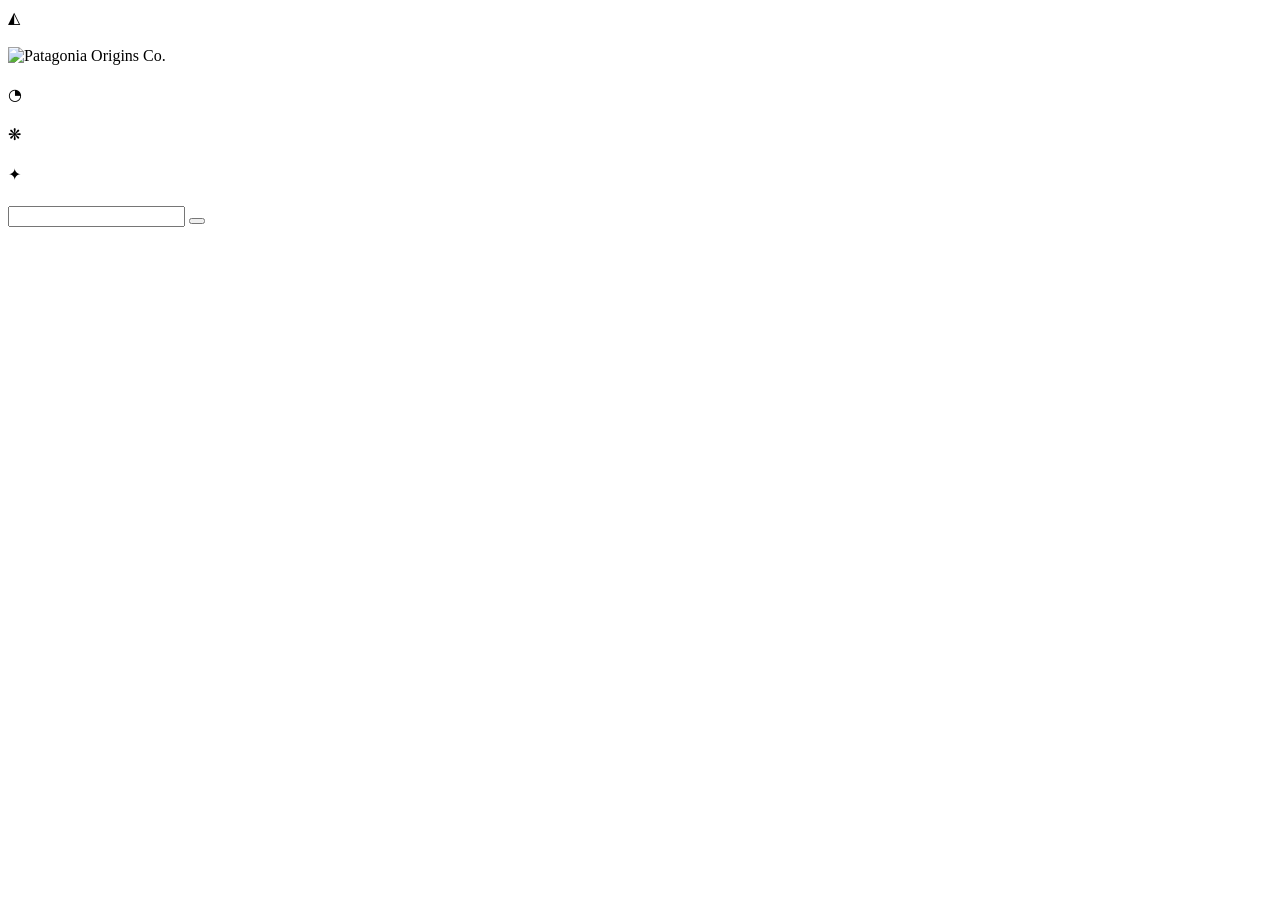
==== index.html @ f80786ec "Add files via upload" ====
<!DOCTYPE html>
<html lang="es">
<head>
  <meta charset="UTF-8">
  <meta name="viewport" content="width=device-width, initial-scale=1.0">
  <title>Patagonia Origins Co. — Curaduría patagónica auténtica</title>
  <link rel="stylesheet" href="css/styles.css">
</head>
<body>
  <header class="site-header" data-chrome="header"></header>

  <!-- Aviso: paleta/tipografía provisorias -->
  <div class="brand-note">
    <div class="container">
      <span>◭</span>
      <span data-i18n-html="_brandnote"></span>
    </div>
  </div>

  <!-- HERO -->
  <section class="hero">
    <div class="container hero-inner">
      <div class="hero-copy">
        <p class="eyebrow" data-i18n="home.hero.eyebrow"></p>
        <h1 data-i18n="home.hero.title"></h1>
        <p data-i18n="home.hero.body"></p>
        <div class="hero-cta">
          <a class="btn btn--light" href="catalogo.html" data-i18n="home.hero.cta"></a>
          <a class="btn btn--ghost" href="nosotros.html" style="color:var(--bone);border-color:rgba(255,255,255,.6)" data-i18n="home.hero.cta2"></a>
        </div>
      </div>
      <div class="hero-logo">
        <img src="img/logo-full-light.png" alt="Patagonia Origins Co.">
      </div>
    </div>
  </section>

  <!-- COLECCIONES CURADAS -->
  <section class="section">
    <div class="container">
      <div class="section-head">
        <p class="eyebrow" data-i18n="nav.shop"></p>
        <h2 id="coll-lead"></h2>
      </div>
      <div class="collections" id="collections"></div>
    </div>
  </section>

  <!-- TRIPLE IMPACTO -->
  <section class="section impact">
    <div class="container">
      <div class="section-head">
        <p class="eyebrow" data-i18n="home.impact.eyebrow"></p>
        <h2 data-i18n="home.impact.title"></h2>
        <p class="muted" data-i18n="home.impact.body"></p>
      </div>
      <div class="impact-cols">
        <div class="impact-card">
          <div class="ico">◔</div>
          <h4 data-i18n="home.impact.eco.t"></h4>
          <p data-i18n="home.impact.eco.b"></p>
        </div>
        <div class="impact-card">
          <div class="ico">❋</div>
          <h4 data-i18n="home.impact.soc.t"></h4>
          <p data-i18n="home.impact.soc.b"></p>
        </div>
        <div class="impact-card">
          <div class="ico">✦</div>
          <h4 data-i18n="home.impact.env.t"></h4>
          <p data-i18n="home.impact.env.b"></p>
        </div>
      </div>
    </div>
  </section>

  <!-- NEWSLETTER -->
  <section class="section news">
    <div class="container">
      <h2 data-i18n="home.news.title"></h2>
      <p data-i18n="home.news.body"></p>
      <form class="news-form" onsubmit="return subscribeNews(event)">
        <input type="email" required data-i18n-ph="home.news.ph" aria-label="Email">
        <button class="btn btn--light" type="submit" data-i18n="home.news.cta"></button>
      </form>
      <div class="news-ok" id="news-ok"></div>
    </div>
  </section>

  <footer class="site-footer" data-chrome="footer"></footer>

  <script src="js/data.js"></script>
  <script src="js/app.js"></script>
  <script>
    // Aviso de marca provisoria (bilingüe, inyectado por data-i18n-html)
    T["_brandnote"] = {
      es: "<b>Identidad de marca aplicada</b> — logo, paleta oficial y tipografía Glacial Indifference. Sólo las fotos de producto son de muestra (en el sitio final se usan fotos propias).",
      en: "<b>Brand identity applied</b> — logo, official palette and Glacial Indifference type. Only the product photos are placeholders (the final site uses your own)."
    };

    function subscribeNews(e) {
      e.preventDefault();
      document.getElementById("news-ok").textContent = t("home.news.ok");
      e.target.reset();
      return false;
    }

    window.renderPage = function () {
      // Lead de colecciones
      document.getElementById("coll-lead").textContent =
        State.lang === "es" ? "Tres formas de empezar a mirar" : "Three ways to start looking";

      // Render de colecciones curadas
      const wrap = document.getElementById("collections");
      wrap.innerHTML = COLLECTIONS.map(col => {
        const items = PRODUCTS.filter(p => p.collections.includes(col.id)).slice(0, 4);
        return `
          <div class="collection">
            <div class="collection-head">
              <div>
                <h3>${tf(col.title)}</h3>
                <p>${tf(col.subtitle)}</p>
              </div>
              <a class="collection-see" href="catalogo.html?collection=${col.id}">
                ${State.lang === "es" ? "Ver todo →" : "See all →"}
              </a>
            </div>
            <div class="product-grid">
              ${items.map(productCardHTML).join("")}
            </div>
          </div>`;
      }).join("");
    };
  </script>
</body>
</html>
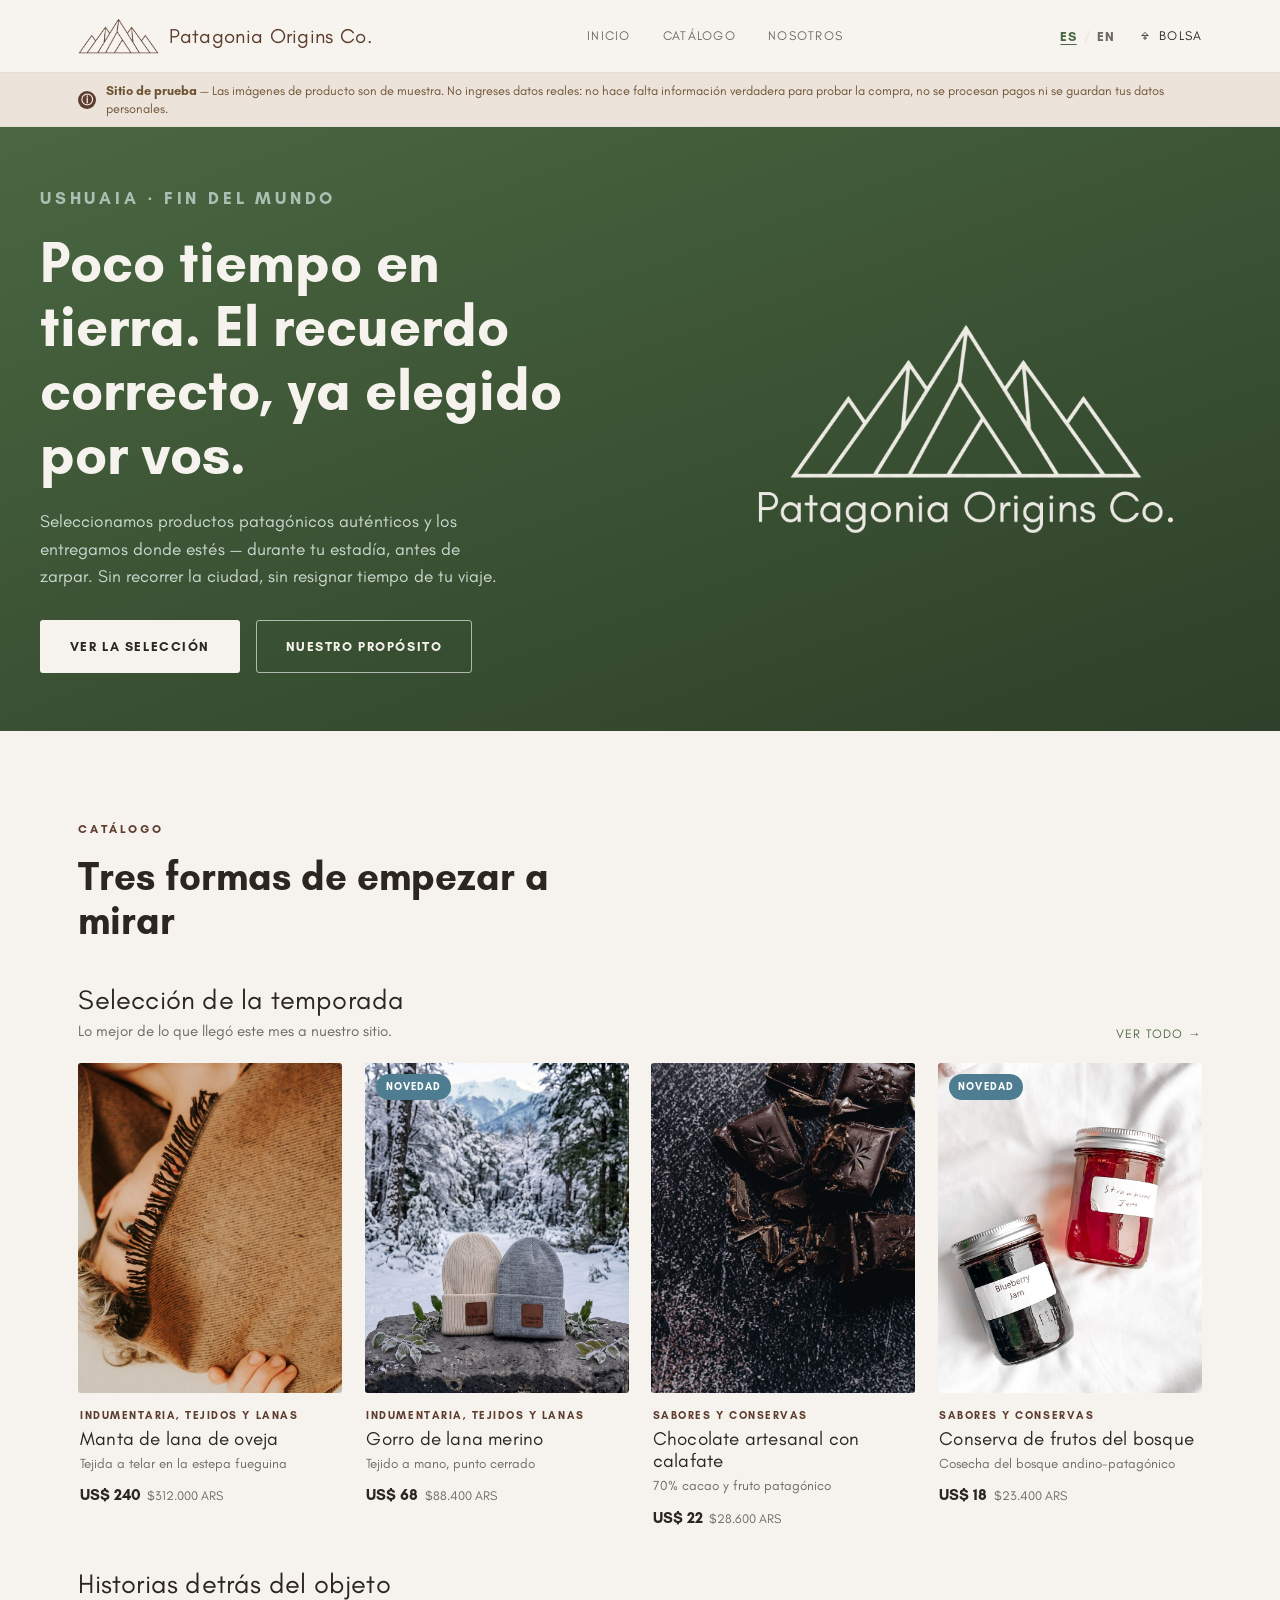
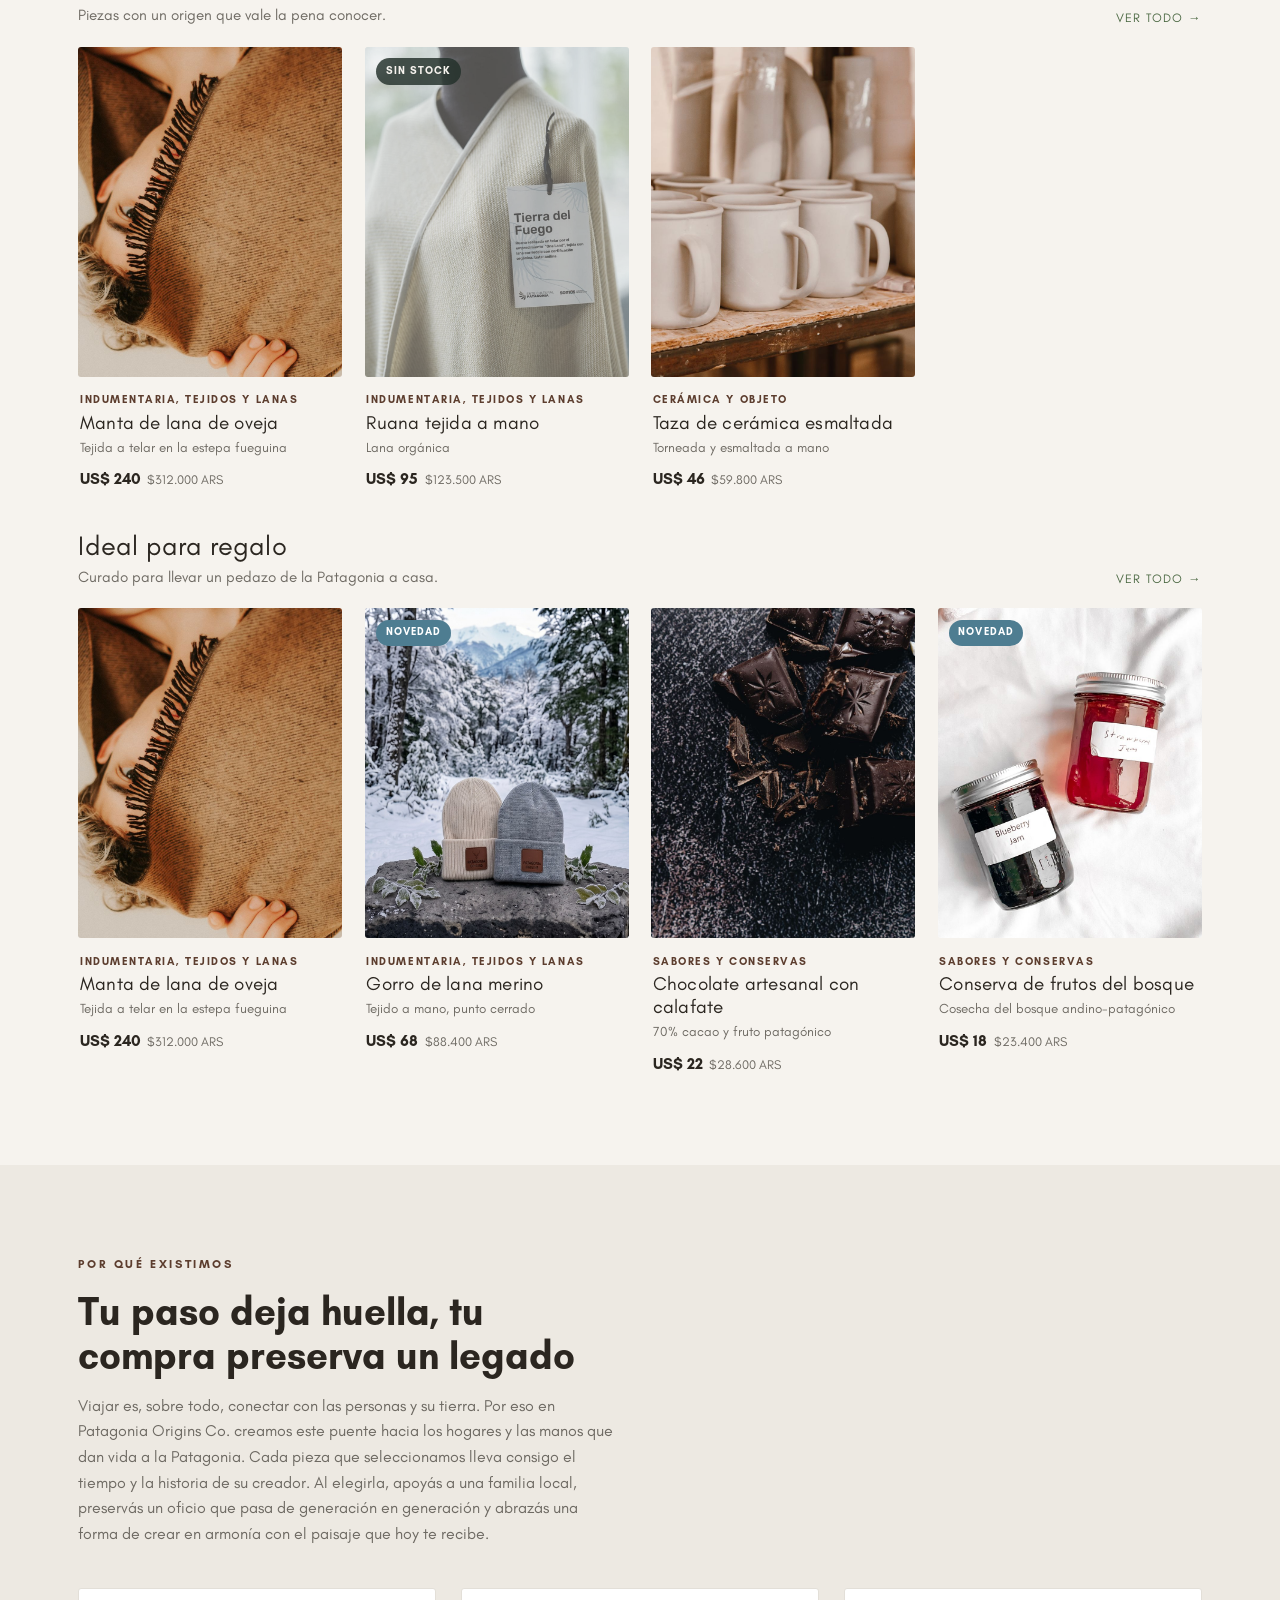
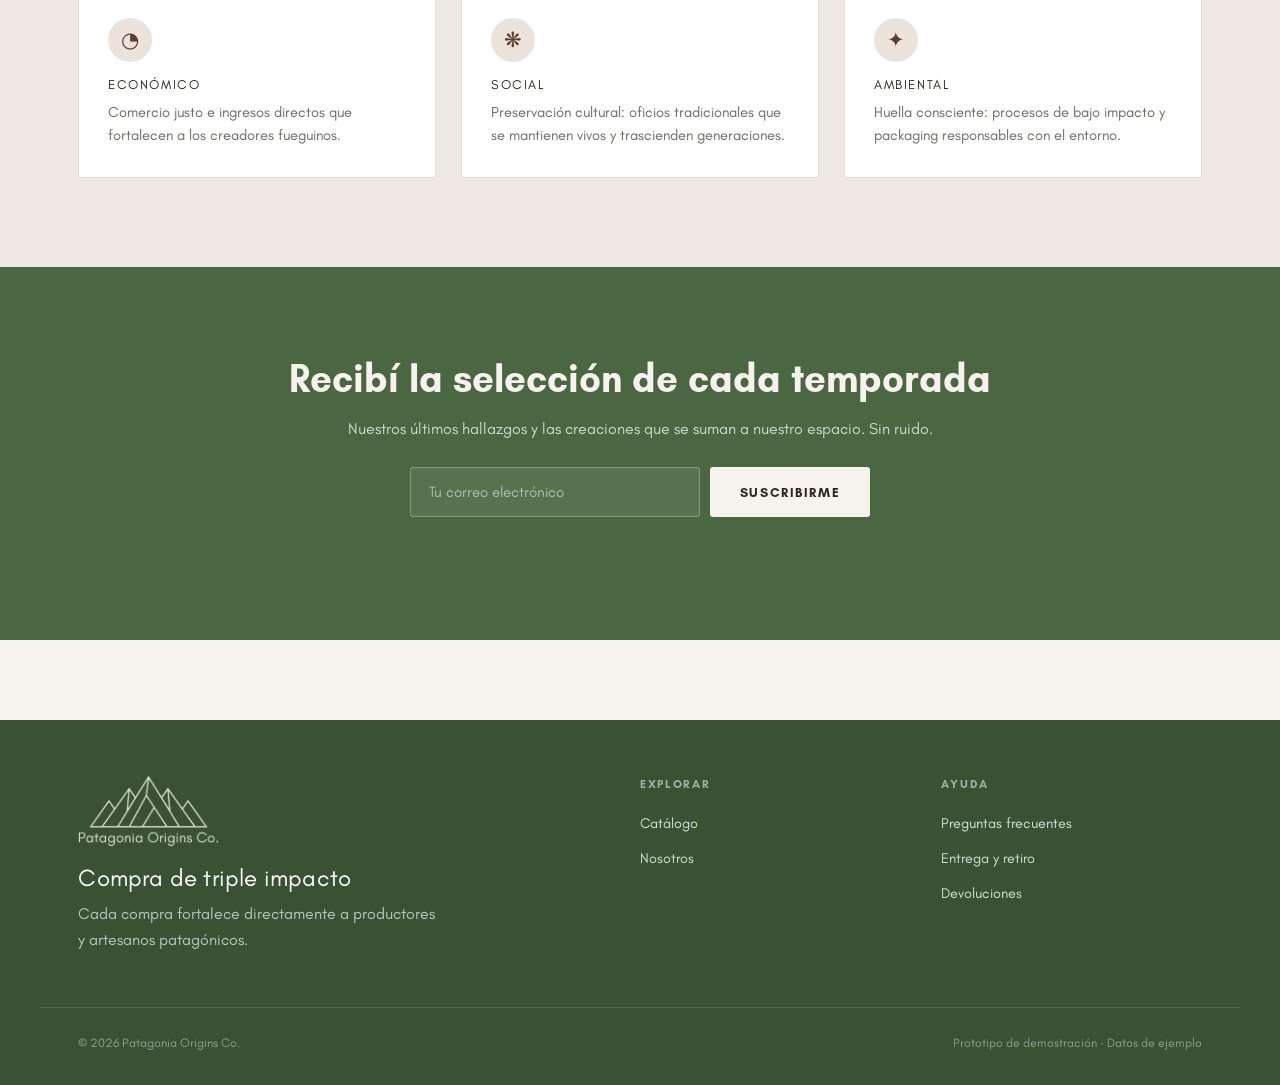
==== commit 4d8f0627: "Add files via upload" ====
--- a/index.html
+++ b/index.html
@@ -8,14 +8,6 @@
 </head>
 <body>
   <header class="site-header" data-chrome="header"></header>
-
-  <!-- Aviso: paleta/tipografía provisorias -->
-  <div class="brand-note">
-    <div class="container">
-      <span>◭</span>
-      <span data-i18n-html="_brandnote"></span>
-    </div>
-  </div>
 
   <!-- HERO -->
   <section class="hero">
@@ -92,12 +84,6 @@
   <script src="js/data.js"></script>
   <script src="js/app.js"></script>
   <script>
-    // Aviso de marca provisoria (bilingüe, inyectado por data-i18n-html)
-    T["_brandnote"] = {
-      es: "<b>Identidad de marca aplicada</b> — logo, paleta oficial y tipografía Glacial Indifference. Sólo las fotos de producto son de muestra (en el sitio final se usan fotos propias).",
-      en: "<b>Brand identity applied</b> — logo, official palette and Glacial Indifference type. Only the product photos are placeholders (the final site uses your own)."
-    };
-
     function subscribeNews(e) {
       e.preventDefault();
       document.getElementById("news-ok").textContent = t("home.news.ok");
--- a/css/styles.css
+++ b/css/styles.css
@@ -0,0 +1,392 @@
+/* ============================================================
+   Patagonia Origins Co. — Estilos
+   PALETA DE MARCA (oficial):
+     Tierra Patagónica #5C3D2E · Bosque Austral #4A6741
+     Piedra Glaciar   #A8A39D · Hielo Azul     #6B9BAD
+   TIPOGRAFÍA DE MARCA (oficial): Glacial Indifference.
+     Jerarquía por peso — Bold en títulos, Regular en cuerpo.
+   ============================================================ */
+
+@font-face {
+  font-family: "Glacial Indifference";
+  src: url("[data-uri]") format("opentype");
+  font-weight: 400; font-style: normal; font-display: swap;
+}
+@font-face {
+  font-family: "Glacial Indifference";
+  src: url("[data-uri]") format("opentype");
+  font-weight: 700; font-style: normal; font-display: swap;
+}
+@font-face {
+  font-family: "Glacial Indifference";
+  src: url("[data-uri]") format("opentype");
+  font-weight: 400; font-style: italic; font-display: swap;
+}
+
+:root {
+  /* --- Colores de marca --- */
+  --earth:       #5C3D2E;   /* Tierra Patagónica — marrón cálido */
+  --green:       #4A6741;   /* Bosque Austral — verde primario */
+  --stone:       #A8A39D;   /* Piedra Glaciar — gris neutro */
+  --glacier:     #6B9BAD;   /* Hielo Azul — acento frío */
+
+  /* --- Derivados / neutros de apoyo --- */
+  --bone:        #F6F3EE;   /* fondo cálido */
+  --bone-2:      #EDE9E2;   /* fondo alterno */
+  --ink:         #2B2620;   /* texto principal (marrón muy oscuro) */
+  --ink-soft:    #6E6A63;   /* texto secundario */
+  --line:        #E3DFD8;   /* bordes suaves */
+  --green-deep:  #3A5133;   /* verde oscuro (footer, heros) */
+  --glacier-2:   #E6EEF1;   /* tinte claro de hielo azul */
+  --glacier-deep:#4E7D91;   /* hielo azul con texto blanco encima */
+  --earth-soft:  #ECE3DB;   /* tinte tierra claro */
+  --white:       #FFFFFF;
+  --danger:      #9A4A3B;
+
+  /* Fuente única de marca: Glacial Indifference (jerarquía por peso). */
+  --serif: "Glacial Indifference", "Century Gothic", "Futura", -apple-system, "Segoe UI", sans-serif;
+  --sans:  "Glacial Indifference", -apple-system, BlinkMacSystemFont, "Segoe UI", Roboto, Helvetica, Arial, sans-serif;
+
+  --maxw: 1200px;
+  --radius: 3px;
+  --shadow: 0 1px 2px rgba(43,38,32,0.05), 0 8px 24px rgba(43,38,32,0.06);
+  --shadow-lg: 0 20px 50px rgba(43,38,32,0.14);
+}
+
+* { box-sizing: border-box; }
+
+html { scroll-behavior: smooth; }
+body {
+  margin: 0;
+  font-family: var(--sans);
+  color: var(--ink);
+  background: var(--bone);
+  font-size: 16px;
+  line-height: 1.6;
+  -webkit-font-smoothing: antialiased;
+}
+
+h1,h2,h3,h4 { font-family: var(--serif); font-weight: 400; line-height: 1.14; margin: 0 0 .4em; letter-spacing: .2px; }
+h1, h2 { font-weight: 700; letter-spacing: 0; }
+h1 { font-size: clamp(2.1rem, 4.4vw, 3.6rem); }
+h2 { font-size: clamp(1.6rem, 3vw, 2.5rem); }
+h3 { font-size: 1.35rem; }
+p { margin: 0 0 1rem; }
+a { color: inherit; text-decoration: none; }
+img { max-width: 100%; display: block; }
+
+.container { width: 100%; max-width: var(--maxw); margin: 0 auto; padding: 0 clamp(1.1rem, 4vw, 2.4rem); }
+.eyebrow { font-family: var(--sans); font-size: .74rem; letter-spacing: .22em; text-transform: uppercase; color: var(--earth); font-weight: 600; margin: 0 0 1rem; }
+.muted { color: var(--ink-soft); }
+.center { text-align: center; }
+section { position: relative; }
+
+/* -------- Botones -------- */
+.btn {
+  display: inline-flex; align-items: center; justify-content: center; gap: .5rem;
+  font-family: var(--sans); font-size: .82rem; font-weight: 600;
+  letter-spacing: .12em; text-transform: uppercase;
+  padding: .95rem 1.8rem; border-radius: var(--radius);
+  border: 1px solid transparent; cursor: pointer; transition: all .18s ease;
+  background: var(--green); color: var(--bone);
+}
+.btn:hover { background: var(--green-deep); }
+.btn--ghost { background: transparent; color: var(--ink); border-color: var(--ink); }
+.btn--ghost:hover { background: var(--ink); color: var(--bone); }
+.btn--light { background: var(--bone); color: var(--ink); }
+.btn--light:hover { background: var(--white); }
+.btn--block { width: 100%; }
+.btn:disabled { opacity: .45; cursor: not-allowed; }
+
+.link-underline { border-bottom: 1px solid currentColor; padding-bottom: 2px; font-weight: 500; }
+
+/* -------- Header -------- */
+.site-header {
+  position: sticky; top: 0; z-index: 50;
+  background: rgba(247,244,239,0.88); backdrop-filter: blur(10px);
+  border-bottom: 1px solid var(--line);
+}
+.nav { display: flex; align-items: center; justify-content: space-between; height: 72px; gap: 2rem; }
+.brand { display: flex; align-items: center; gap: .6rem; }
+.brand-logo { height: 36px; width: auto; display: block; }
+.brand-name { font-family: var(--serif); font-size: 1.28rem; letter-spacing: .3px; color: var(--earth); font-weight: 400; }
+.nav-links { display: flex; gap: 2rem; }
+.nav-links a { font-size: .8rem; letter-spacing: .1em; text-transform: uppercase; color: var(--ink-soft); transition: color .15s; }
+.nav-links a:hover { color: var(--ink); }
+.nav-right { display: flex; align-items: center; gap: 1.4rem; }
+.lang { display: flex; align-items: center; gap: .3rem; font-size: .78rem; }
+.lang button { background: none; border: none; cursor: pointer; color: var(--ink-soft); font-weight: 600; letter-spacing: .05em; padding: 2px; font-family: var(--sans); }
+.lang button.is-active { color: var(--green); text-decoration: underline; text-underline-offset: 3px; }
+.lang-sep { color: var(--line); }
+.bag { position: relative; display: inline-flex; align-items: center; gap: .4rem; font-size: .8rem; letter-spacing: .08em; text-transform: uppercase; }
+.bag-badge { display: none; align-items: center; justify-content: center; min-width: 18px; height: 18px; padding: 0 5px; border-radius: 999px; background: var(--earth); color: var(--white); font-size: .68rem; font-weight: 700; }
+
+/* -------- Footer -------- */
+.site-footer { background: var(--green-deep); color: #D8E0DA; margin-top: 5rem; padding: 3.4rem 0 2rem; }
+.footer-grid { display: grid; grid-template-columns: 2fr 1fr 1fr; gap: 2.5rem; padding-bottom: 2.4rem; border-bottom: 1px solid rgba(255,255,255,.12); }
+.footer-logo { height: 72px; width: auto; margin-bottom: 1.1rem; opacity: .96; }
+.footer-impact h4 { color: var(--white); font-size: 1.5rem; }
+.footer-impact p { color: #B8C6BD; max-width: 40ch; }
+.site-footer h5 { font-family: var(--sans); text-transform: uppercase; letter-spacing: .14em; font-size: .74rem; color: #9FB0A5; margin: 0 0 1rem; font-weight: 700; }
+.site-footer ul { list-style: none; margin: 0; padding: 0; display: grid; gap: .6rem; }
+.site-footer a { color: #D8E0DA; font-size: .9rem; }
+.site-footer a:hover { color: var(--white); }
+.footer-bottom { display: flex; justify-content: space-between; padding-top: 1.6rem; font-size: .78rem; color: #8FA096; gap: 1rem; flex-wrap: wrap; }
+
+/* -------- Home Hero -------- */
+.hero { position: relative; overflow: hidden; background: linear-gradient(160deg, #4A6741 0%, #3A5133 55%, #2E4029 100%); color: var(--bone); }
+.hero-inner { display: grid; grid-template-columns: 1.05fr .95fr; gap: 3rem; align-items: center; padding: clamp(2.4rem, 5vw, 3.6rem) 0; }
+.hero .eyebrow { color: #A9C0B4; }
+.hero h1 { color: var(--bone); max-width: 15ch; }
+.hero p { color: #CBD8CF; font-size: 1.08rem; max-width: 46ch; }
+.hero-cta { display: flex; gap: 1rem; flex-wrap: wrap; margin-top: 1.8rem; }
+.hero-logo { display: flex; align-items: center; justify-content: center; }
+.hero-logo img { width: 100%; max-width: 420px; height: auto; }
+
+/* -------- Secciones genéricas -------- */
+.section { padding: clamp(3.5rem, 7vw, 6rem) 0; }
+.section-head { max-width: 60ch; margin-bottom: 2.6rem; }
+.section-head.center { margin-left: auto; margin-right: auto; }
+
+/* -------- Colecciones (home) -------- */
+.collections { display: grid; gap: 2.4rem; }
+.collection-head { display: flex; align-items: end; justify-content: space-between; gap: 1rem; margin-bottom: 1.2rem; }
+.collection-head h3 { font-size: 1.7rem; margin: 0; }
+.collection-head p { margin: .25rem 0 0; color: var(--ink-soft); font-size: .95rem; }
+.collection-see { font-size: .78rem; letter-spacing: .1em; text-transform: uppercase; color: var(--green); white-space: nowrap; }
+
+/* -------- Grilla de productos -------- */
+.product-grid { display: grid; grid-template-columns: repeat(4, 1fr); gap: 1.6rem 1.4rem; }
+.product-grid.cols-3 { grid-template-columns: repeat(3, 1fr); }
+.pcard { display: flex; flex-direction: column; }
+.pcard-media { position: relative; aspect-ratio: 4/5; overflow: hidden; border-radius: var(--radius); background: var(--bone-2); }
+.pcard-media img { width: 100%; height: 100%; object-fit: cover; transition: transform .6s ease; }
+.pcard:hover .pcard-media img { transform: scale(1.04); }
+.pcard-badges { position: absolute; top: .7rem; left: .7rem; display: flex; flex-direction: column; gap: .4rem; z-index: 2; }
+.badge { font-size: .66rem; letter-spacing: .1em; text-transform: uppercase; font-weight: 700; padding: .3rem .6rem; border-radius: 999px; background: var(--bone); color: var(--ink); }
+.badge--new { background: var(--glacier-deep); color: var(--white); }
+.badge--sold { background: rgba(35,48,42,.82); color: var(--bone); }
+.badge--last { background: var(--earth); color: var(--white); }
+.pcard-media.is-sold img { filter: grayscale(.55) opacity(.72); }
+.pcard-body { padding: .9rem .1rem 0; }
+.pcard-cat { font-size: .68rem; letter-spacing: .14em; text-transform: uppercase; color: var(--earth); font-weight: 600; }
+.pcard-name { font-family: var(--serif); font-size: 1.18rem; margin: .2rem 0 .15rem; line-height: 1.2; }
+.pcard-tag { font-size: .84rem; color: var(--ink-soft); margin: 0 0 .5rem; }
+.pcard-price { font-size: .98rem; font-weight: 600; }
+.pcard-price .ars { color: var(--ink-soft); font-weight: 400; font-size: .8rem; margin-left: .4rem; }
+
+/* -------- Impacto (home) -------- */
+.impact { background: var(--bone-2); }
+.impact-cols { display: grid; grid-template-columns: repeat(3, 1fr); gap: 1.6rem; margin-top: 2.4rem; }
+.impact-card { background: var(--white); border: 1px solid var(--line); border-radius: var(--radius); padding: 1.8rem; }
+.impact-card .ico { width: 44px; height: 44px; border-radius: 50%; display: grid; place-items: center; background: var(--earth-soft); color: var(--earth); font-size: 1.3rem; margin-bottom: 1rem; }
+.impact-card h4 { font-family: var(--sans); font-size: .82rem; letter-spacing: .12em; text-transform: uppercase; margin: 0 0 .5rem; }
+.impact-card p { font-size: .92rem; color: var(--ink-soft); margin: 0; }
+
+/* -------- Newsletter -------- */
+.news { background: var(--green); color: var(--bone); text-align: center; }
+.news h2 { color: var(--bone); }
+.news p { color: #CBD8CF; }
+.news-form { display: flex; gap: .6rem; max-width: 460px; margin: 1.6rem auto 0; }
+.news-form input { flex: 1; padding: .95rem 1.1rem; border-radius: var(--radius); border: 1px solid rgba(255,255,255,.28); background: rgba(255,255,255,.08); color: var(--bone); font-family: var(--sans); font-size: .95rem; }
+.news-form input::placeholder { color: #A9C0B4; }
+.news-ok { margin-top: 1rem; color: #BFE0CE; font-size: .9rem; min-height: 1.2em; }
+
+/* -------- PLP -------- */
+.plp-head { padding: 2.6rem 0 1.4rem; }
+.plp-layout { display: grid; grid-template-columns: 240px 1fr; gap: 2.4rem; align-items: start; padding-bottom: 4rem; }
+.filters { position: sticky; top: 92px; border: 1px solid var(--line); border-radius: var(--radius); padding: 1.4rem; background: var(--white); }
+.filters h3 { font-family: var(--sans); font-size: .78rem; letter-spacing: .14em; text-transform: uppercase; margin: 0 0 1.2rem; }
+.filter-group { margin-bottom: 1.5rem; }
+.filter-group > label { font-size: .74rem; letter-spacing: .1em; text-transform: uppercase; color: var(--ink-soft); font-weight: 600; display: block; margin-bottom: .6rem; }
+.filter-opts { display: grid; gap: .45rem; }
+.filter-opts label { display: flex; align-items: center; gap: .5rem; font-size: .92rem; cursor: pointer; }
+.filters select, .plp-toolbar select { width: 100%; padding: .6rem .7rem; border: 1px solid var(--line); border-radius: var(--radius); background: var(--bone); font-family: var(--sans); font-size: .9rem; color: var(--ink); }
+.plp-toolbar { display: flex; align-items: center; justify-content: space-between; gap: 1rem; margin-bottom: 1.6rem; flex-wrap: wrap; }
+.plp-toolbar .count { font-size: .88rem; color: var(--ink-soft); }
+.plp-toolbar .sort { display: flex; align-items: center; gap: .6rem; }
+.plp-toolbar .sort label { font-size: .74rem; letter-spacing: .1em; text-transform: uppercase; color: var(--ink-soft); }
+.plp-toolbar .sort select { width: auto; min-width: 200px; }
+.plp-empty { text-align: center; padding: 4rem 1rem; color: var(--ink-soft); }
+.pagination { display: flex; justify-content: center; gap: .4rem; margin-top: 3rem; }
+.pagination button { min-width: 40px; height: 40px; border: 1px solid var(--line); background: var(--white); border-radius: var(--radius); cursor: pointer; font-family: var(--sans); font-size: .9rem; color: var(--ink); }
+.pagination button.is-active { background: var(--green); color: var(--bone); border-color: var(--green); }
+.pagination button:disabled { opacity: .4; cursor: not-allowed; }
+
+/* -------- PDP -------- */
+.pdp { padding: 2.4rem 0 2rem; }
+.breadcrumb { font-size: .78rem; color: var(--ink-soft); margin-bottom: 1.6rem; letter-spacing: .04em; }
+.breadcrumb a:hover { color: var(--ink); }
+.pdp-grid { display: grid; grid-template-columns: 1.1fr 1fr; gap: 3rem; align-items: start; }
+.gallery { display: grid; gap: .8rem; position: sticky; top: 92px; }
+.gallery-main { aspect-ratio: 4/5; border-radius: var(--radius); overflow: hidden; background: var(--bone-2); cursor: zoom-in; position: relative; }
+.gallery-main img { width: 100%; height: 100%; object-fit: cover; transition: transform .3s ease; }
+.gallery-main.zoomed img { transform: scale(1.9); cursor: zoom-out; }
+.gallery-zoom-hint { position: absolute; right: .8rem; bottom: .8rem; background: rgba(247,244,239,.9); font-size: .7rem; letter-spacing: .08em; text-transform: uppercase; padding: .35rem .7rem; border-radius: 999px; color: var(--ink); }
+.gallery-thumbs { display: flex; gap: .6rem; }
+.gallery-thumbs button { flex: 1; aspect-ratio: 1; border-radius: var(--radius); overflow: hidden; border: 1px solid var(--line); background: none; padding: 0; cursor: pointer; }
+.gallery-thumbs button.is-active { border-color: var(--green); }
+.gallery-thumbs img { width: 100%; height: 100%; object-fit: cover; }
+
+.pdp-info .pcard-cat { font-size: .72rem; }
+.pdp-info h1 { font-size: clamp(1.9rem, 3.2vw, 2.6rem); margin: .3rem 0 .3rem; }
+.pdp-tagline { color: var(--ink-soft); font-size: 1.05rem; margin-bottom: 1rem; }
+.pdp-price { font-size: 1.5rem; font-weight: 600; margin-bottom: .4rem; }
+.pdp-price .ars { font-size: .9rem; color: var(--ink-soft); font-weight: 400; margin-left: .6rem; }
+.pdp-origin { font-size: .9rem; color: var(--ink-soft); border-left: 2px solid var(--earth); padding-left: .8rem; margin: 1rem 0 1.4rem; }
+.pdp-origin b { color: var(--ink); font-weight: 600; }
+.stock-line { display: inline-flex; align-items: center; gap: .5rem; font-size: .86rem; margin-bottom: 1.4rem; }
+.stock-dot { width: 8px; height: 8px; border-radius: 50%; background: var(--green); }
+.stock-dot.low { background: var(--earth); }
+.stock-dot.out { background: var(--danger); }
+
+.buybox { border: 1px solid var(--line); border-radius: var(--radius); padding: 1.4rem; background: var(--white); }
+.field { margin-bottom: 1.1rem; }
+.field > label { display: block; font-size: .74rem; letter-spacing: .1em; text-transform: uppercase; color: var(--ink-soft); font-weight: 600; margin-bottom: .5rem; }
+.variant-opts { display: flex; flex-wrap: wrap; gap: .5rem; }
+.variant-opts button { border: 1px solid var(--line); background: var(--bone); border-radius: var(--radius); padding: .5rem .9rem; font-size: .86rem; cursor: pointer; font-family: var(--sans); color: var(--ink); }
+.variant-opts button.is-active { border-color: var(--green); background: var(--green); color: var(--bone); }
+.variant-opts button:disabled { opacity: .4; cursor: not-allowed; text-decoration: line-through; }
+.buy-row { display: flex; gap: .8rem; align-items: stretch; }
+.qty { display: inline-flex; align-items: center; border: 1px solid var(--line); border-radius: var(--radius); overflow: hidden; }
+.qty button { width: 42px; border: none; background: var(--bone); cursor: pointer; font-size: 1.1rem; color: var(--ink); }
+.qty input { width: 46px; text-align: center; border: none; font-family: var(--sans); font-size: 1rem; background: var(--white); color: var(--ink); }
+.buy-row .btn { flex: 1; }
+.add-ok { margin-top: .8rem; color: var(--green); font-size: .88rem; min-height: 1.1em; font-weight: 600; }
+
+.trust-box { margin-top: 1.2rem; border: 1px solid var(--line); border-radius: var(--radius); padding: 1.2rem; background: var(--glacier-2); }
+.trust-item { display: flex; gap: .7rem; align-items: flex-start; font-size: .9rem; margin-bottom: .7rem; }
+.trust-item:last-child { margin-bottom: 0; }
+.trust-item .tico { color: var(--green); font-size: 1rem; line-height: 1.4; }
+
+.pdp-blocks { margin-top: 3.4rem; display: grid; gap: 2.6rem; max-width: 760px; }
+.pdp-block h2 { font-size: 1.6rem; }
+.pdp-block p { color: var(--ink-soft); }
+.pack-callout { background: var(--earth-soft); border-radius: var(--radius); padding: 1.6rem; }
+.pack-callout h2 { color: var(--ink); }
+
+.reviews-list { display: grid; gap: 1.2rem; }
+.review { border: 1px solid var(--line); border-radius: var(--radius); padding: 1.2rem; background: var(--white); }
+.review-top { display: flex; align-items: center; gap: .7rem; margin-bottom: .5rem; flex-wrap: wrap; }
+.review-author { font-weight: 600; font-size: .92rem; }
+.verified-chip { font-size: .68rem; letter-spacing: .06em; text-transform: uppercase; color: var(--green); background: var(--glacier-2); padding: .2rem .5rem; border-radius: 999px; font-weight: 700; }
+.stars { color: var(--earth); letter-spacing: 1px; }
+
+.ask-box { background: var(--bone-2); border-radius: var(--radius); padding: 1.6rem; }
+.ask-box textarea { width: 100%; min-height: 90px; border: 1px solid var(--line); border-radius: var(--radius); padding: .8rem; font-family: var(--sans); font-size: .95rem; resize: vertical; background: var(--white); color: var(--ink); margin-bottom: .8rem; }
+.ask-ok { margin-top: .8rem; color: var(--green); font-size: .88rem; min-height: 1em; }
+
+/* -------- Checkout -------- */
+.checkout { padding: 2.4rem 0 4rem; }
+.checkout-grid { display: grid; grid-template-columns: 1.4fr 1fr; gap: 3rem; align-items: start; }
+.co-step { border-top: 1px solid var(--line); padding: 1.8rem 0; }
+.co-step:first-child { border-top: none; padding-top: 0; }
+.co-step h2 { font-size: 1.25rem; font-family: var(--sans); font-weight: 600; letter-spacing: .01em; margin-bottom: 1.2rem; }
+.choice-grid { display: grid; grid-template-columns: 1fr 1fr; gap: .9rem; }
+.choice { border: 1px solid var(--line); border-radius: var(--radius); padding: 1.1rem; cursor: pointer; transition: all .15s; background: var(--white); display: block; }
+.choice:hover { border-color: var(--ink-soft); }
+.choice.is-active { border-color: var(--green); box-shadow: inset 0 0 0 1px var(--green); background: #FbfBf8; }
+.choice input { position: absolute; opacity: 0; }
+.choice .c-title { font-weight: 600; font-size: .98rem; margin-bottom: .2rem; }
+.choice .c-desc { font-size: .84rem; color: var(--ink-soft); }
+.co-grid2 { display: grid; grid-template-columns: 1fr 1fr; gap: 1rem; }
+.co-field { margin-bottom: 1rem; }
+.co-field label { display: block; font-size: .74rem; letter-spacing: .08em; text-transform: uppercase; color: var(--ink-soft); font-weight: 600; margin-bottom: .4rem; }
+.co-field input, .co-field textarea { width: 100%; padding: .8rem .9rem; border: 1px solid var(--line); border-radius: var(--radius); font-family: var(--sans); font-size: .95rem; background: var(--white); color: var(--ink); }
+.co-help { font-size: .8rem; color: var(--ink-soft); margin-top: .3rem; }
+.co-hide { display: none; }
+
+.summary { border: 1px solid var(--line); border-radius: var(--radius); padding: 1.6rem; background: var(--white); position: sticky; top: 92px; }
+.summary h3 { font-family: var(--sans); font-size: .82rem; letter-spacing: .12em; text-transform: uppercase; margin: 0 0 1.2rem; }
+.sum-items { display: grid; gap: 1rem; margin-bottom: 1.2rem; }
+.sum-item { display: grid; grid-template-columns: 54px 1fr auto; gap: .8rem; align-items: center; }
+.sum-item img { width: 54px; height: 64px; object-fit: cover; border-radius: var(--radius); }
+.sum-item .si-name { font-size: .9rem; font-weight: 600; line-height: 1.2; }
+.sum-item .si-meta { font-size: .78rem; color: var(--ink-soft); }
+.sum-item .si-price { font-size: .9rem; font-weight: 600; white-space: nowrap; }
+.sum-qty { display: inline-flex; align-items: center; gap: .3rem; margin-top: .25rem; }
+.sum-qty button { width: 22px; height: 22px; border: 1px solid var(--line); background: var(--bone); border-radius: 3px; cursor: pointer; font-size: .8rem; color: var(--ink); line-height: 1; }
+.sum-remove { background: none; border: none; color: var(--ink-soft); font-size: .76rem; cursor: pointer; text-decoration: underline; padding: 0; margin-top: .2rem; }
+.sum-line { display: flex; justify-content: space-between; font-size: .92rem; padding: .4rem 0; }
+.sum-total { display: flex; justify-content: space-between; font-size: 1.15rem; font-weight: 700; border-top: 1px solid var(--line); margin-top: .6rem; padding-top: .9rem; }
+.sum-guarantee { display: flex; gap: .6rem; align-items: flex-start; margin-top: 1.2rem; padding: .9rem; background: var(--glacier-2); border-radius: var(--radius); font-size: .84rem; }
+.co-empty { text-align: center; padding: 4rem 1rem; }
+
+/* -------- About -------- */
+.about-hero { background: linear-gradient(160deg, #4A6741, #2E4029); color: var(--bone); padding: clamp(3.5rem,7vw,6rem) 0; }
+.about-hero h1 { color: var(--bone); max-width: 16ch; }
+.about-hero p { color: #CBD8CF; max-width: 52ch; font-size: 1.1rem; }
+.about-hero .eyebrow { color: #A9C0B4; }
+.manifesto { max-width: 760px; }
+.manifesto p { font-family: var(--serif); font-size: clamp(1.4rem, 2.4vw, 1.9rem); line-height: 1.4; color: var(--ink); }
+.impact-detail { display: grid; gap: 1.4rem; }
+.impact-detail .row { display: grid; grid-template-columns: 220px 1fr; gap: 2rem; padding: 1.8rem 0; border-top: 1px solid var(--line); align-items: start; }
+.impact-detail .row h3 { font-size: 1.5rem; margin: 0; }
+.impact-detail .row .ico { font-size: 1.6rem; color: var(--earth); }
+.impact-detail .row p { margin: 0; color: var(--ink-soft); }
+.story-block { max-width: 760px; }
+
+/* -------- Página de pago -------- */
+.pay { padding: 2.4rem 0 4rem; }
+.pay-grid { display: grid; grid-template-columns: 1.4fr 1fr; gap: 3rem; align-items: start; }
+.pay-panel { border: 1px solid var(--line); border-radius: var(--radius); background: var(--white); padding: 1.8rem; }
+.pay-tabs { display: flex; gap: .5rem; margin-bottom: 1.6rem; border-bottom: 1px solid var(--line); }
+.pay-tab { flex: 1; padding: .9rem 1rem; background: none; border: none; border-bottom: 2px solid transparent; cursor: pointer; font-family: var(--sans); font-size: .9rem; font-weight: 600; color: var(--ink-soft); margin-bottom: -1px; }
+.pay-tab.is-active { color: var(--green); border-bottom-color: var(--green); }
+.pay-accepted { display: flex; align-items: center; gap: .8rem; flex-wrap: wrap; margin-bottom: 1.6rem; }
+.pay-accepted .lbl { font-size: .72rem; letter-spacing: .1em; text-transform: uppercase; color: var(--ink-soft); font-weight: 600; }
+.card-logo { height: 34px; width: auto; border: 1px solid var(--line); border-radius: 5px; background: var(--white); display: inline-flex; align-items: center; justify-content: center; padding: 5px 9px; box-shadow: 0 1px 1px rgba(35,48,42,.04); }
+.card-logo svg { height: 100%; width: auto; display: block; }
+.pay-card-preview { background: linear-gradient(135deg, #4A6741, #4E7D91); border-radius: 12px; padding: 1.3rem 1.4rem; color: #EAF1EC; margin-bottom: 1.6rem; aspect-ratio: 1.9/1; max-width: 340px; display: flex; flex-direction: column; justify-content: space-between; box-shadow: var(--shadow); }
+.pay-card-preview .chip { width: 40px; height: 30px; border-radius: 5px; background: linear-gradient(135deg,#d8c07a,#b8974a); }
+.pay-card-preview .pan { font-family: "Courier New", monospace; font-size: 1.15rem; letter-spacing: 2px; }
+.pay-card-preview .row { display: flex; justify-content: space-between; font-size: .72rem; text-transform: uppercase; letter-spacing: .08em; color: #B8C6BD; }
+.pay-card-preview .row b { display: block; color: #EAF1EC; font-size: .9rem; letter-spacing: 1px; text-transform: none; margin-top: 2px; }
+.wallet-pane { text-align: center; padding: 1rem 0; }
+.wallet-pane .btn { margin-top: .6rem; }
+.pay-secure { margin-top: 1.4rem; border: 1px solid var(--line); border-radius: var(--radius); background: var(--glacier-2); padding: 1.2rem; }
+.pay-secure-head { display: flex; align-items: center; gap: .6rem; margin-bottom: .9rem; }
+.pay-secure-head .lock { width: 30px; height: 30px; border-radius: 50%; background: var(--green); color: #fff; display: grid; place-items: center; font-size: .95rem; }
+.pay-secure-head b { font-size: .95rem; }
+.pay-secure ul { list-style: none; margin: 0; padding: 0; display: grid; gap: .5rem; }
+.pay-secure li { display: flex; gap: .6rem; align-items: center; font-size: .86rem; color: var(--ink); }
+.pay-secure li .tico { color: var(--green); }
+.pay-seal { display: flex; align-items: center; gap: .8rem; margin-top: 1rem; padding-top: 1rem; border-top: 1px solid rgba(94,133,149,.25); }
+.pay-seal .seal { border: 1.5px solid var(--green); border-radius: 6px; padding: .35rem .6rem; text-align: center; line-height: 1.05; color: var(--green); }
+.pay-seal .seal .s1 { font-size: .6rem; letter-spacing: .12em; text-transform: uppercase; font-weight: 700; display: block; }
+.pay-seal .seal .s2 { font-size: .82rem; font-weight: 700; }
+.pay-seal .seal-txt { font-size: .78rem; color: var(--ink-soft); }
+.pay-demo-note { font-size: .8rem; color: var(--earth); background: var(--earth-soft); border-radius: var(--radius); padding: .7rem .9rem; margin-top: 1.2rem; }
+
+/* -------- Disclaimer de sitio de prueba -------- */
+.site-disclaimer { background: var(--earth-soft); border-bottom: 1px solid var(--line); }
+.site-disclaimer .container { display: flex; align-items: center; gap: .6rem; padding-top: .55rem; padding-bottom: .55rem; font-size: .8rem; line-height: 1.4; color: #6E5433; }
+.site-disclaimer b { font-weight: 700; }
+.disc-ico { flex: none; width: 18px; height: 18px; border-radius: 50%; background: var(--earth); color: var(--bone); display: grid; place-items: center; font-size: .72rem; font-weight: 700; }
+
+/* Aviso prominente en el flujo de compra (checkout / pago) */
+.checkout-notice { display: flex; gap: .9rem; align-items: flex-start; background: var(--glacier-2); border: 1px solid #CFE0E6; border-left: 4px solid var(--glacier-deep); border-radius: var(--radius); padding: 1rem 1.2rem; margin-bottom: 1.8rem; }
+.checkout-notice .cn-ico { flex: none; width: 26px; height: 26px; border-radius: 50%; background: var(--glacier-deep); color: #fff; display: grid; place-items: center; font-weight: 700; font-size: .85rem; margin-top: 1px; }
+.checkout-notice b { display: block; font-size: 1rem; margin-bottom: .2rem; color: var(--ink); }
+.checkout-notice p { margin: 0; font-size: .89rem; line-height: 1.45; color: var(--ink-soft); }
+
+/* -------- Responsive -------- */
+@media (max-width: 980px) {
+  .hero-inner { grid-template-columns: 1fr; gap: 1.6rem; }
+  .hero-logo { order: -1; }
+  .hero-logo img { max-width: 300px; }
+  .pdp-grid { grid-template-columns: 1fr; }
+  .gallery, .filters, .summary { position: static; }
+  .checkout-grid { grid-template-columns: 1fr; }
+  .plp-layout { grid-template-columns: 1fr; }
+  .product-grid { grid-template-columns: repeat(3, 1fr); }
+  .impact-detail .row { grid-template-columns: 1fr; gap: .6rem; }
+}
+@media (max-width: 720px) {
+  .nav-links { display: none; }
+  .footer-grid { grid-template-columns: 1fr; gap: 1.6rem; }
+  .product-grid, .product-grid.cols-3 { grid-template-columns: repeat(2, 1fr); }
+  .impact-cols { grid-template-columns: 1fr; }
+  .choice-grid, .co-grid2 { grid-template-columns: 1fr; }
+  .news-form { flex-direction: column; }
+}
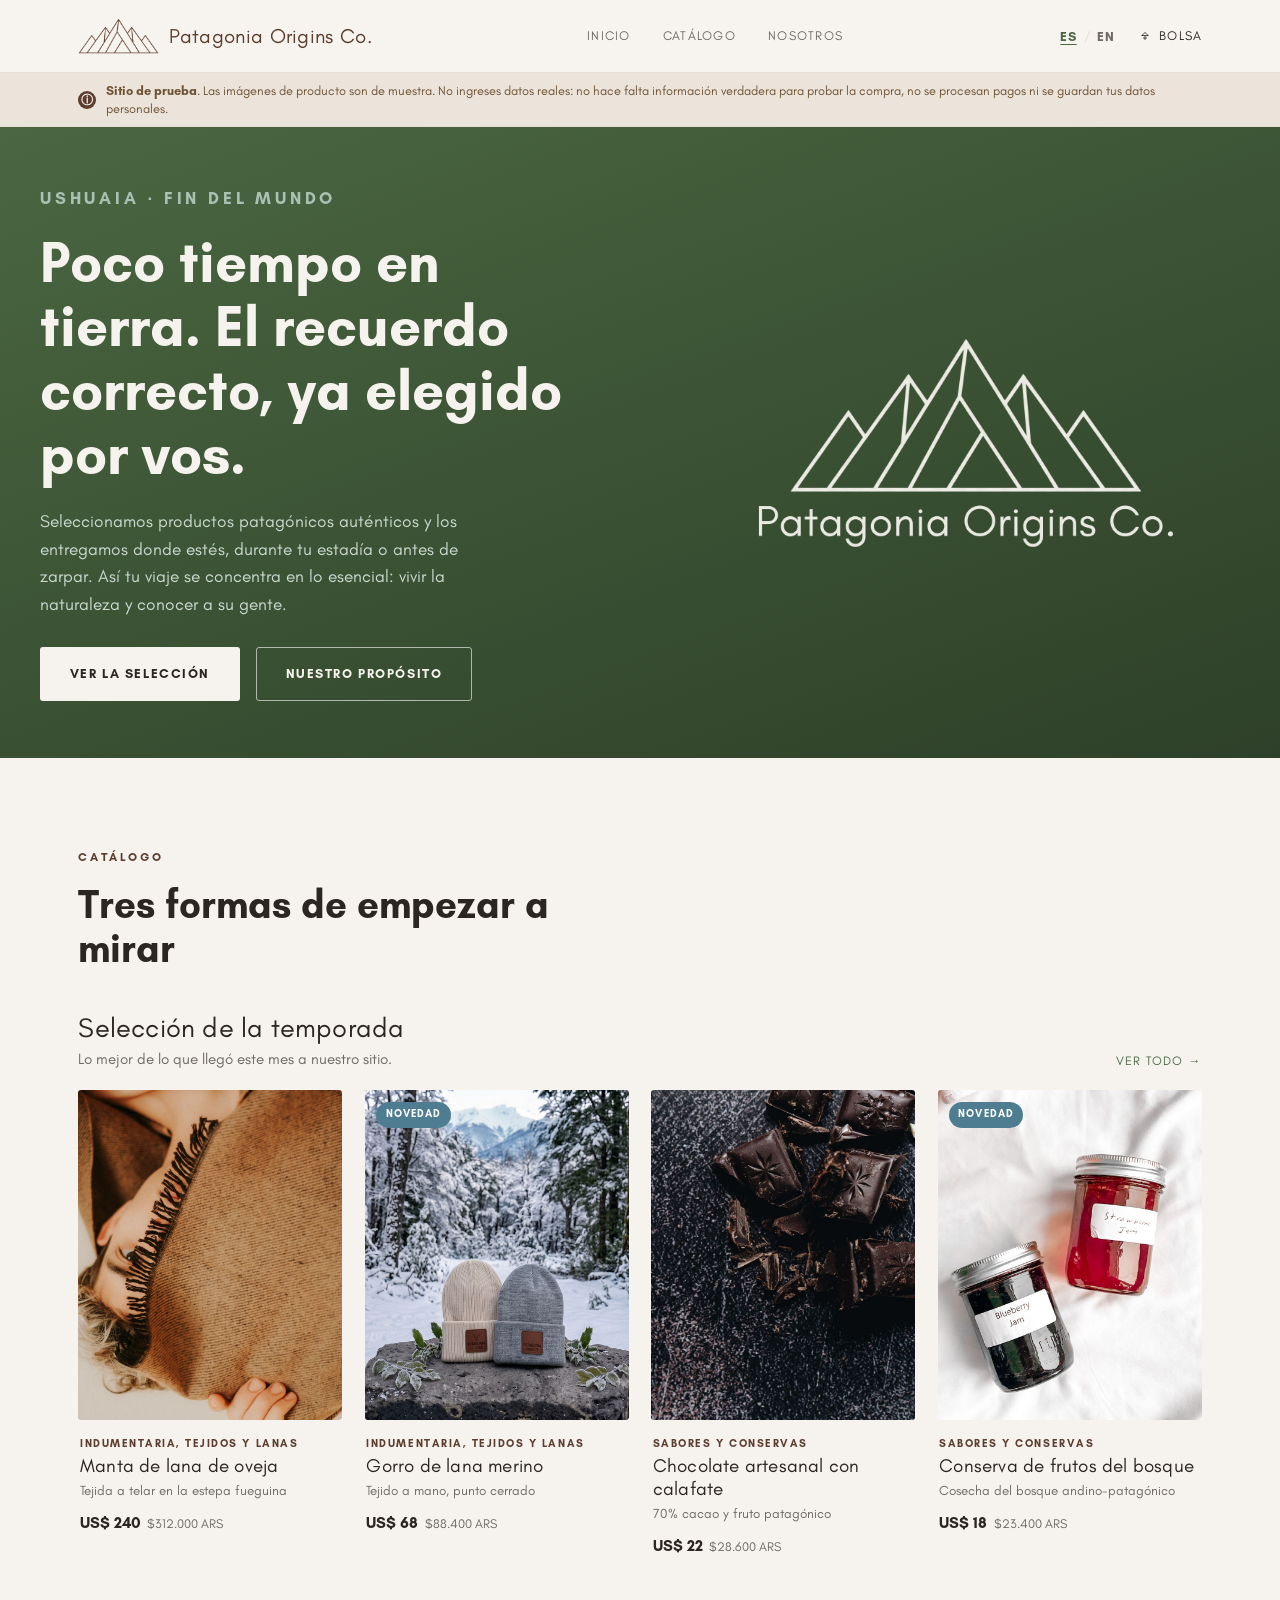
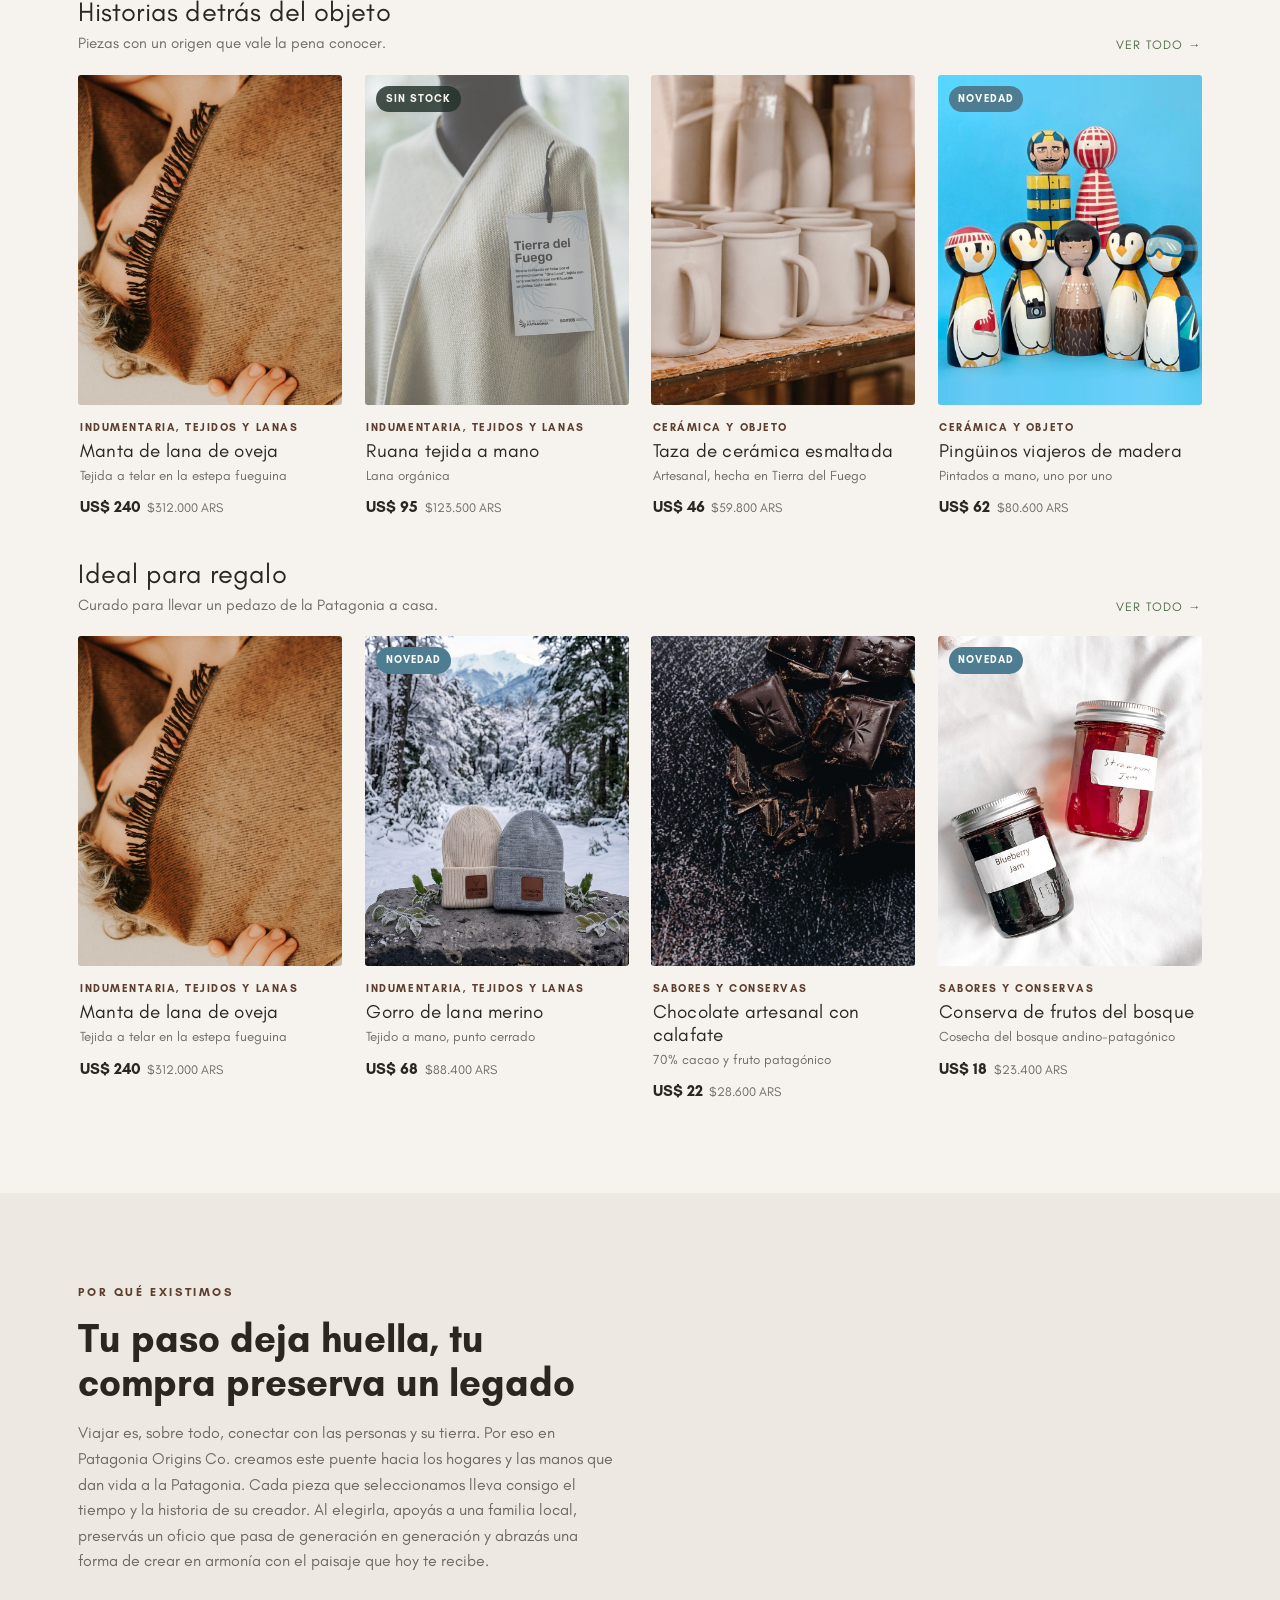
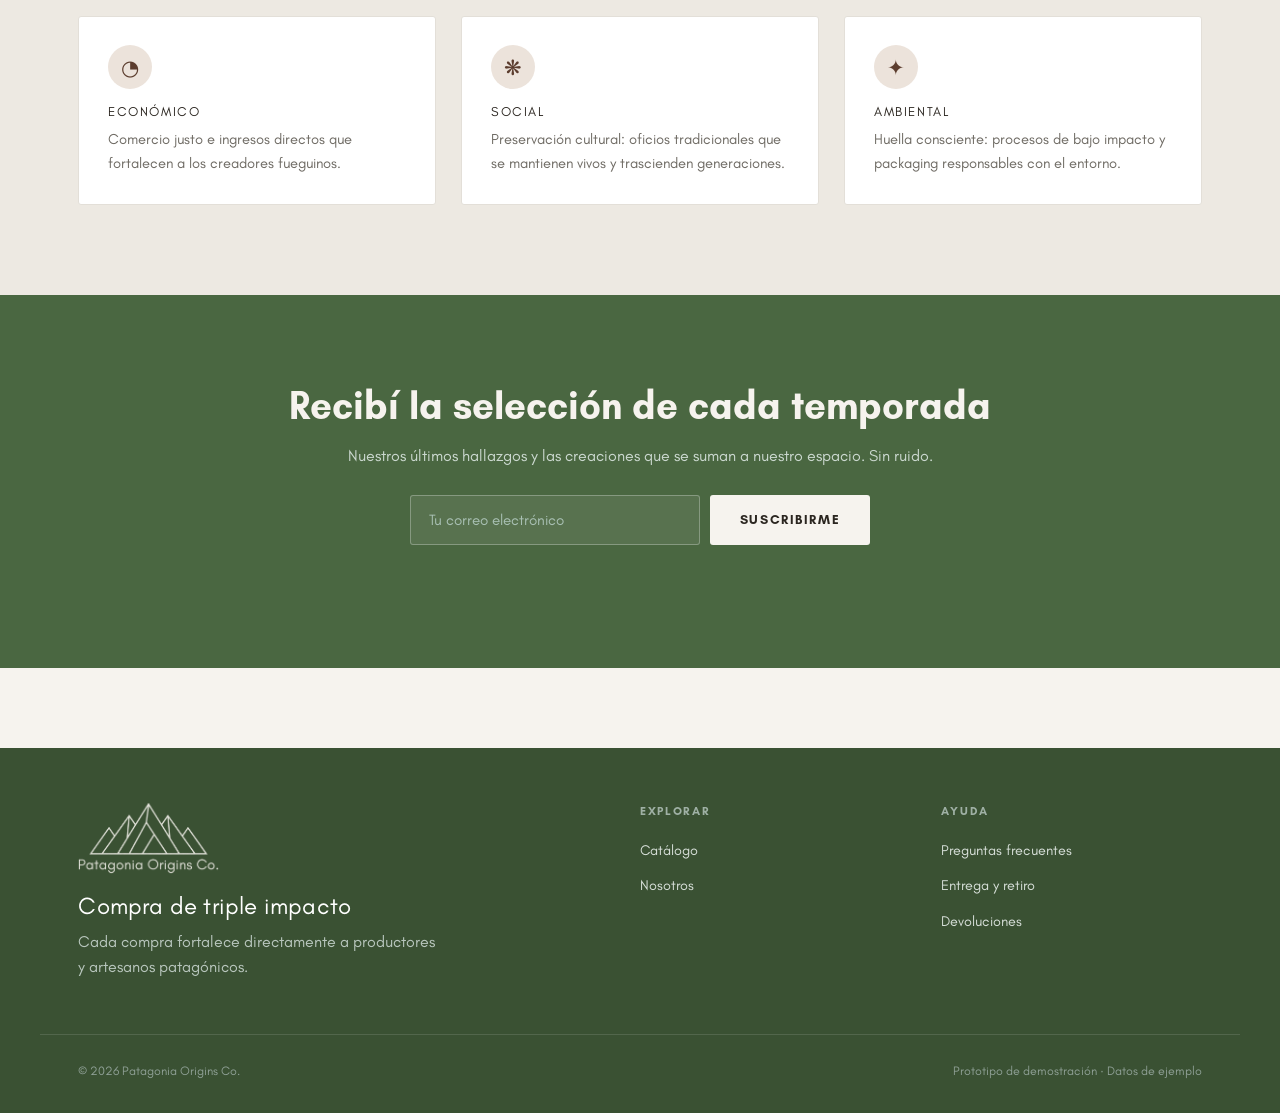
==== commit 36f94cf4: "Carga fotos de ponchos, ajusta datos de productos nuevos y saca guiones largos - Ponchos: fotos (p13" ====
--- a/index.html
+++ b/index.html
@@ -3,7 +3,7 @@
 <head>
   <meta charset="UTF-8">
   <meta name="viewport" content="width=device-width, initial-scale=1.0">
-  <title>Patagonia Origins Co. — Curaduría patagónica auténtica</title>
+  <title>Patagonia Origins Co. | Curaduría patagónica auténtica</title>
   <link rel="stylesheet" href="css/styles.css">
 </head>
 <body>
--- a/css/styles.css
+++ b/css/styles.css
@@ -1,10 +1,10 @@
 /* ============================================================
-   Patagonia Origins Co. — Estilos
+   Patagonia Origins Co. | Estilos
    PALETA DE MARCA (oficial):
      Tierra Patagónica #5C3D2E · Bosque Austral #4A6741
      Piedra Glaciar   #A8A39D · Hielo Azul     #6B9BAD
    TIPOGRAFÍA DE MARCA (oficial): Glacial Indifference.
-     Jerarquía por peso — Bold en títulos, Regular en cuerpo.
+     Jerarquía por peso: Bold en títulos, Regular en cuerpo.
    ============================================================ */
 
 @font-face {
@@ -25,10 +25,10 @@
 
 :root {
   /* --- Colores de marca --- */
-  --earth:       #5C3D2E;   /* Tierra Patagónica — marrón cálido */
-  --green:       #4A6741;   /* Bosque Austral — verde primario */
-  --stone:       #A8A39D;   /* Piedra Glaciar — gris neutro */
-  --glacier:     #6B9BAD;   /* Hielo Azul — acento frío */
+  --earth:       #5C3D2E;   /* Tierra Patagónica, marrón cálido */
+  --green:       #4A6741;   /* Bosque Austral, verde primario */
+  --stone:       #A8A39D;   /* Piedra Glaciar, gris neutro */
+  --glacier:     #6B9BAD;   /* Hielo Azul, acento frío */
 
   /* --- Derivados / neutros de apoyo --- */
   --bone:        #F6F3EE;   /* fondo cálido */
